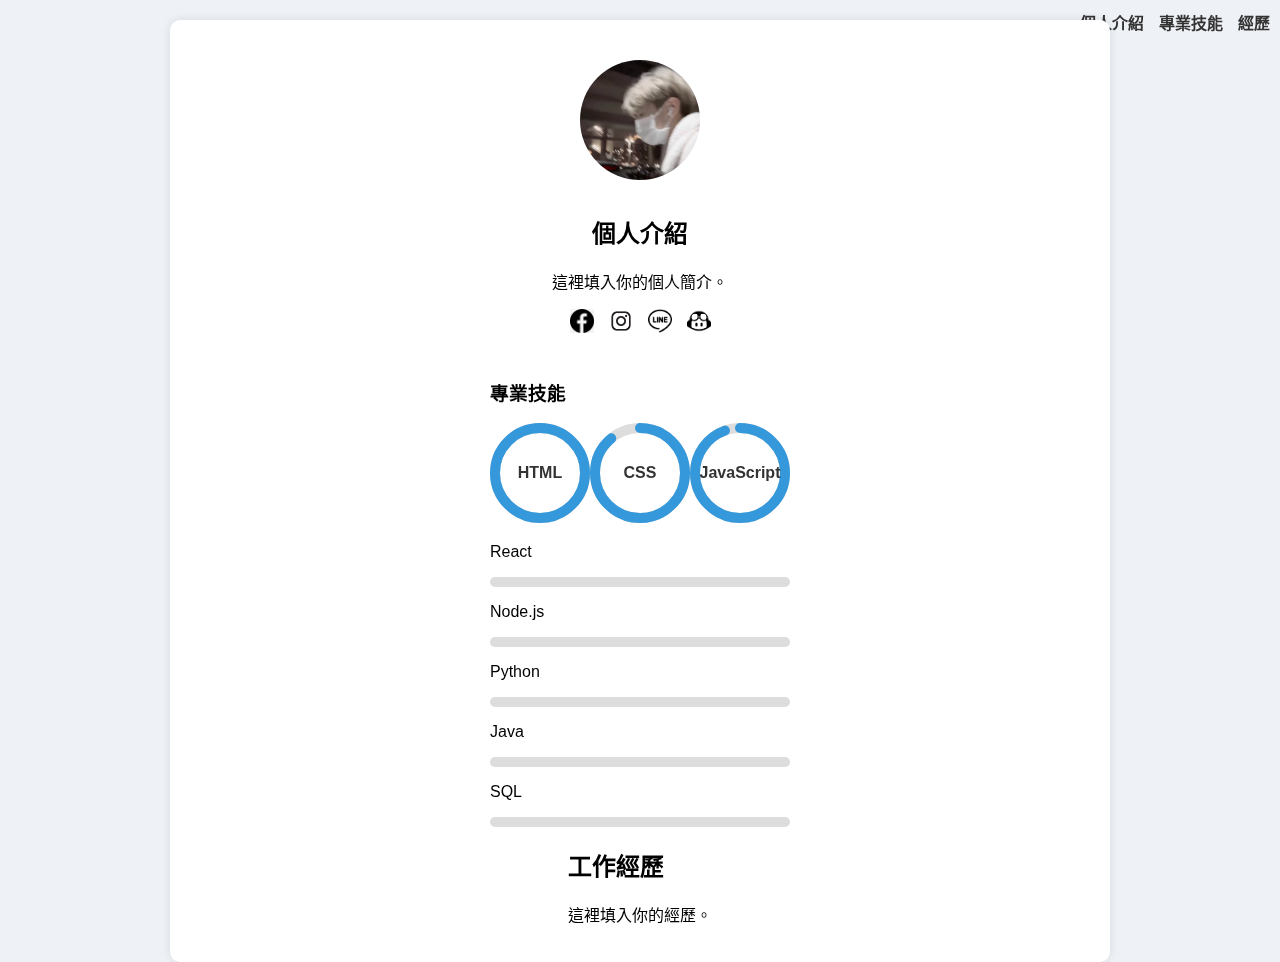
==== ex1.html @ ec79c829 "第一次排版" ====
<!DOCTYPE html>
<html lang="zh-TW">
<head>
    <meta charset="UTF-8">
    <meta name="viewport" content="width=device-width, initial-scale=1.0">
    <title>個人履歷</title>
    <style>
        body {
            font-family: Arial, sans-serif;
            margin: 0;
            padding: 0;
            background-color: #eef1f5;
            display: flex;
            justify-content: center;
        }
        .container {
            width: 90%;
            max-width: 900px;
            display: flex;
            flex-direction: column;
            align-items: center;
            padding: 20px;
            background: white;
            border-radius: 10px;
            box-shadow: 0 0 10px rgba(0, 0, 0, 0.1);
            margin-top: 20px;
            position: relative;
        }
        .navbar {
            position: fixed;
            top: 10px;
            right: 10px;
            display: flex;
            gap: 15px;
        }
        .navbar a {
            text-decoration: none;
            color: #333;
            font-weight: bold;
            transition: color 0.3s;
        }
        .navbar a:hover {
            color: #3498db;
        }
        .profile-section {
            position: relative;
            width: 100%;
            text-align: center;
            padding: 20px;
            background-size: cover;
            background-position: center;
            border-radius: 8px;
        }
        .profile-section .profile-bg {
            position: absolute;
            top: 0;
            left: 0;
            width: 100%;
            height: 100%;
            z-index: -1;
            opacity: 0.3;
            border-radius: 8px;
        }
        .profile-img {
            width: 120px;
            height: 120px;
            border-radius: 50%;
            margin-bottom: 10px;
        }
        .social-icons {
            display: flex;
            justify-content: center;
            gap: 15px;
            margin-top: 10px;
        }
        .social-icons a {
            font-size: 24px;
            text-decoration: none;
            color: #333;
            transition: transform 0.3s ease-in-out, color 0.3s ease-in-out;
        }
        .social-icons a:hover {
            transform: scale(1.2);
            color: #3498db;
        }
        .progress-container {
            display: flex;
            justify-content: space-around;
            flex-wrap: wrap;
        }
        .progress-circle {
            position: relative;
            width: 100px;
            height: 100px;
            transition: transform 0.3s ease-in-out;
        }
        .progress-circle:hover {
            transform: scale(1.1);
        }
        svg {
            transform: rotate(-90deg);
        }
        circle {
            fill: none;
            stroke-width: 10;
            stroke-linecap: round;
        }
        .background {
            stroke: #ddd;
        }
        .progress {
            stroke: #3498db;
            stroke-dasharray: 314;
            stroke-dashoffset: 314;
            transition: stroke-dashoffset 2s ease-in-out;
        }
        .progress-text {
            position: absolute;
            width: 100%;
            top: 50%;
            left: 50%;
            transform: translate(-50%, -50%);
            font-size: 16px;
            font-weight: bold;
            color: #333;
            text-align: center;
        }
        .progress-bar-container {
            width: 100%;
            margin-top: 20px;
        }
        .progress-bar {
            height: 10px;
            background: #ddd;
            border-radius: 5px;
            overflow: hidden;
            transition: transform 0.3s ease-in-out;
        }
        .progress-fill {
            height: 100%;
            width: 0;
            background: #3498db;
            transition: width 2s ease-in-out;
        }
        .progress-bar:hover {
            transform: scale(1.1);
        }
    </style>
</head>
<body>
    <div class="navbar">
        <a href="#profile">個人介紹</a>
        <a href="#skills">專業技能</a>
        <a href="#experience">經歷</a>
    </div>
    <div class="container">
        <div id="profile" class="profile-section" style="background-image: url('background.jpg');">
            <img src="/image/IMG_6662.jpg" alt="個人照片" class="profile-img">
            <h2>個人介紹</h2>
            <p>這裡填入你的個人簡介。</p>
            <div class="social-icons">
                <a href="https://facebook.com" target="_blank">
                  <img src="./image/facebook.png" alt="Facebook" style="width:24px; height:24px;">
                </a>
                <a href="https://www.instagram.com" target="_blank">
                  <img src="./image/instagram.jpg" alt="Instagram" style="width:24px; height:24px;">
                </a>
                <a href="https://www.line.me/tw/" target="_blank">
                  <img src="./image/line.png" alt="Line" style="width:24px; height:24px;">
                </a>
                <a href="https://github.com" target="_blank">
                  <img src="./image/github.png" alt="GitHub" style="width:24px; height:24px;">
                </a>
              </div>
              
        </div>

        <div id="skills" class="skills">
            <h3>專業技能</h3>

            <div class="progress-container">
                <div class="progress-circle" data-skill="HTML" data-percent="90">
                    <svg width="100" height="100">
                        <circle class="background" cx="50" cy="50" r="45" />
                        <circle class="progress" cx="50" cy="50" r="45" />
                    </svg>
                    <div class="progress-text">HTML</div>
                </div>
                <div class="progress-circle" data-skill="CSS" data-percent="80">
                    <svg width="100" height="100">
                        <circle class="background" cx="50" cy="50" r="45" />
                        <circle class="progress" cx="50" cy="50" r="45" />
                    </svg>
                    <div class="progress-text">CSS</div>
                </div>
                <div class="progress-circle" data-skill="JavaScript" data-percent="85">
                    <svg width="100" height="100">
                        <circle class="background" cx="50" cy="50" r="45" />
                        <circle class="progress" cx="50" cy="50" r="45" />
                    </svg>
                    <div class="progress-text">JavaScript</div>
                </div>
            </div>

            <div class="progress-bar-container">
                <p>React</p>
                <div class="progress-bar"><div class="progress-fill" data-percent="75"></div></div>
                <p>Node.js</p>
                <div class="progress-bar"><div class="progress-fill" data-percent="85"></div></div>
                <p>Python</p>
                <div class="progress-bar"><div class="progress-fill" data-percent="80"></div></div>
                <p>Java</p>
                <div class="progress-bar"><div class="progress-fill" data-percent="70"></div></div>
                <p>SQL</p>
                <div class="progress-bar"><div class="progress-fill" data-percent="90"></div></div>
            </div>
        </div>

        <div id="experience" class="experience">
            <h2>工作經歷</h2>
            <p>這裡填入你的經歷。</p>
        </div>
    </div>

    <script>
        document.addEventListener("DOMContentLoaded", function() {
            document.querySelectorAll(".progress-circle").forEach(circle => {
                let percent = circle.getAttribute("data-percent");
                let skill = circle.getAttribute("data-skill");
                let progress = circle.querySelector(".progress");
                let dashOffset = 314 - (314 * percent / 100);
                progress.style.strokeDashoffset = dashOffset;

                circle.addEventListener("mouseenter", () => {
                    circle.querySelector(".progress-text").textContent = percent + "%";
                });
                circle.addEventListener("mouseleave", () => {
                    circle.querySelector(".progress-text").textContent = skill;
                });
            });

            document.querySelectorAll(".progress-bar").forEach(bar => {
                let fill = bar.querySelector(".progress-fill");
                let percent = fill.getAttribute("data-percent");
                bar.addEventListener("mouseenter", () => {
                    fill.style.width = percent + "%";
                });
                bar.addEventListener("mouseleave", () => {
                    fill.style.width = "0%";
                });
            });
        });
    </script>
</body>
</html>
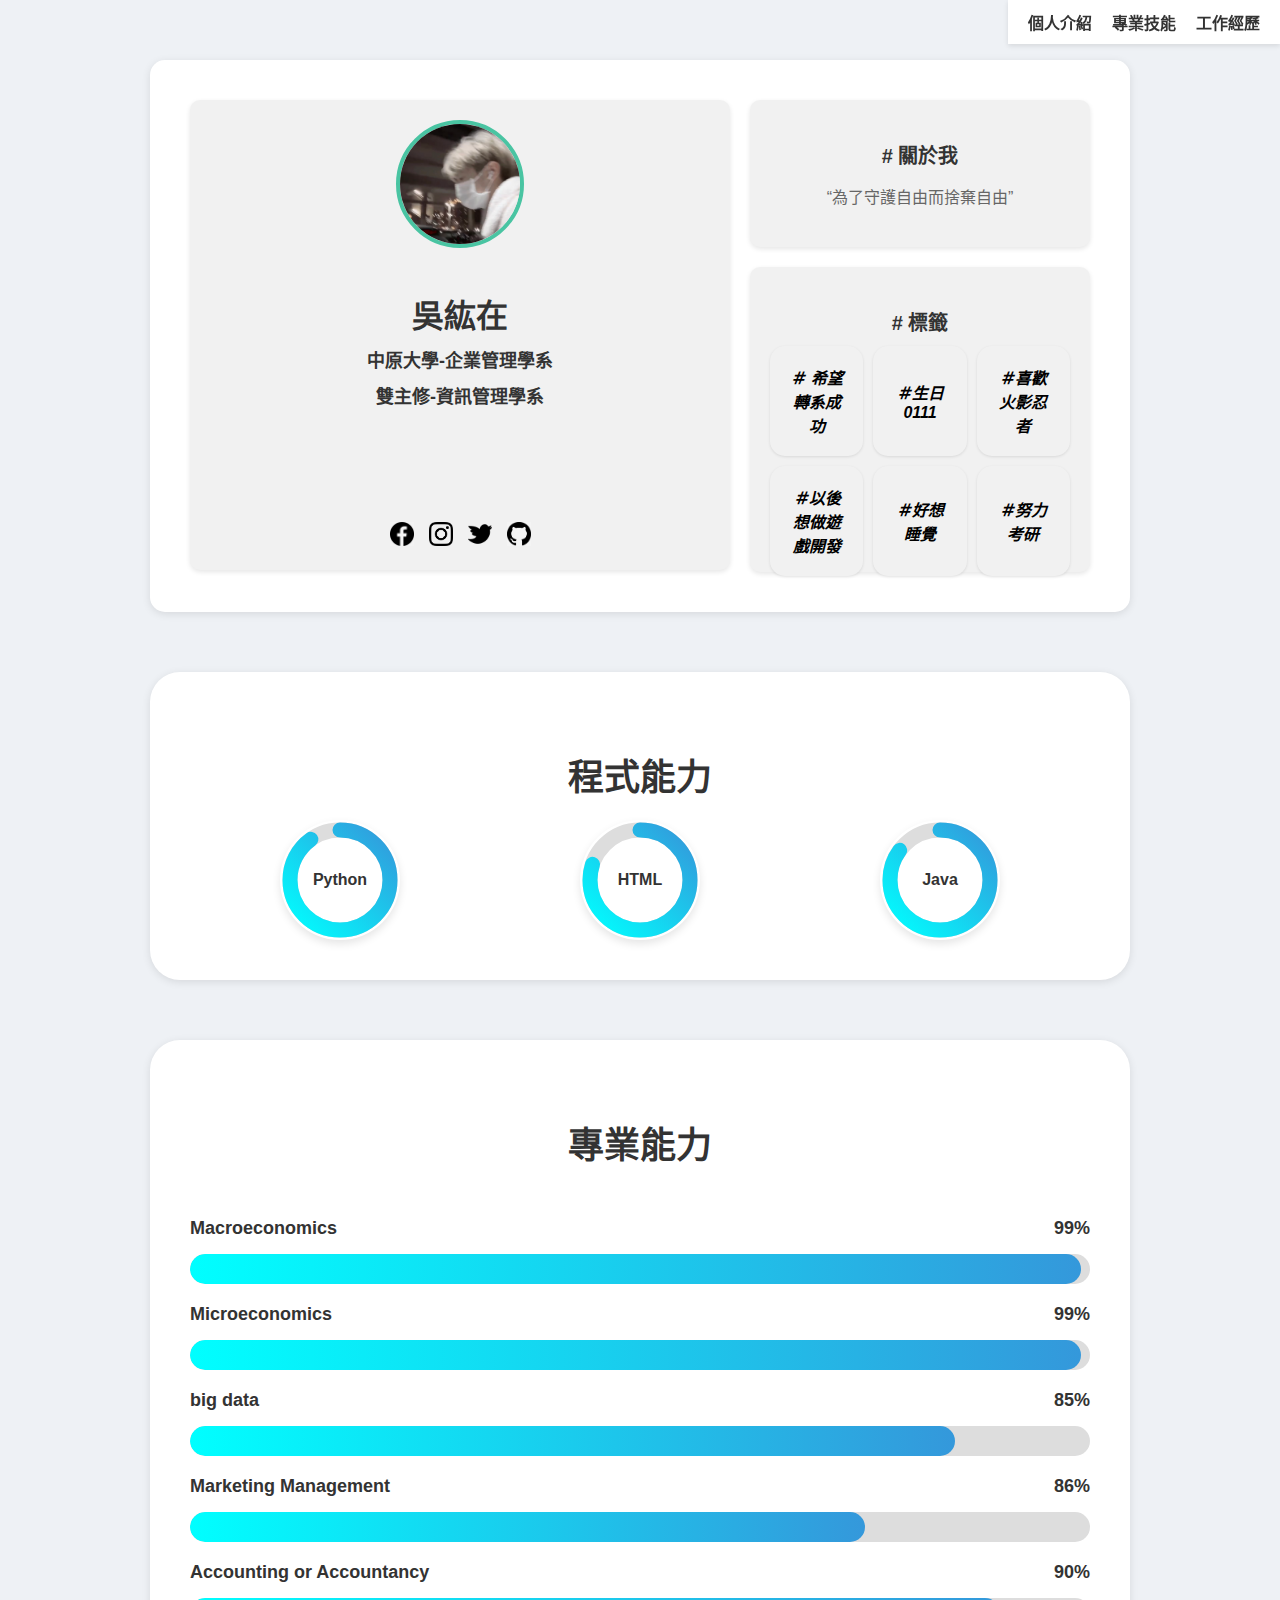
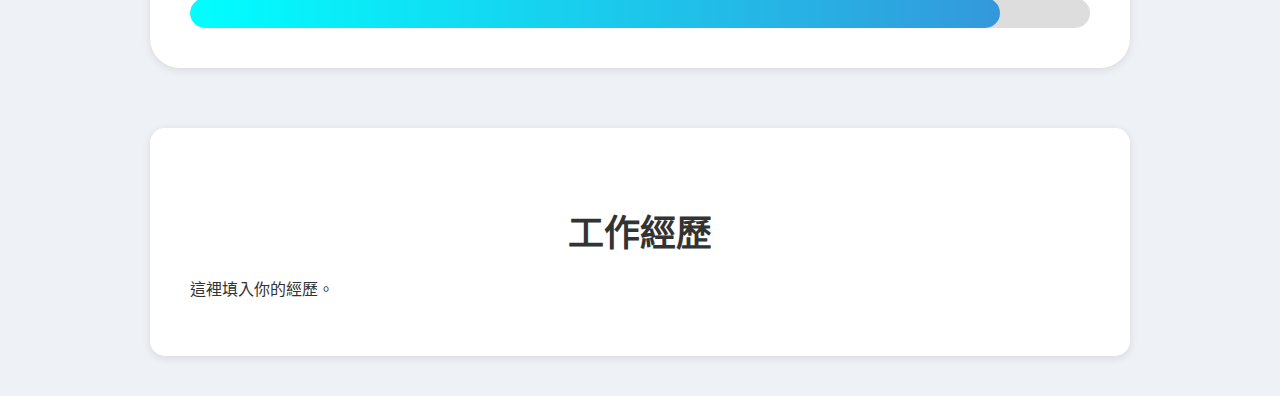
==== commit 5fd666fd: "剩經歷跟排版" ====
--- a/ex1.html
+++ b/ex1.html
@@ -1,255 +1,237 @@
 <!DOCTYPE html>
 <html lang="zh-TW">
-<head>
-    <meta charset="UTF-8">
-    <meta name="viewport" content="width=device-width, initial-scale=1.0">
+  <head>
+    <meta charset="UTF-8" />
+    <meta name="viewport" content="width=device-width, initial-scale=1.0" />
     <title>個人履歷</title>
-    <style>
-        body {
-            font-family: Arial, sans-serif;
-            margin: 0;
-            padding: 0;
-            background-color: #eef1f5;
-            display: flex;
-            justify-content: center;
-        }
-        .container {
-            width: 90%;
-            max-width: 900px;
-            display: flex;
-            flex-direction: column;
-            align-items: center;
-            padding: 20px;
-            background: white;
-            border-radius: 10px;
-            box-shadow: 0 0 10px rgba(0, 0, 0, 0.1);
-            margin-top: 20px;
-            position: relative;
-        }
-        .navbar {
-            position: fixed;
-            top: 10px;
-            right: 10px;
-            display: flex;
-            gap: 15px;
-        }
-        .navbar a {
-            text-decoration: none;
-            color: #333;
-            font-weight: bold;
-            transition: color 0.3s;
-        }
-        .navbar a:hover {
-            color: #3498db;
-        }
-        .profile-section {
-            position: relative;
-            width: 100%;
-            text-align: center;
-            padding: 20px;
-            background-size: cover;
-            background-position: center;
-            border-radius: 8px;
-        }
-        .profile-section .profile-bg {
-            position: absolute;
-            top: 0;
-            left: 0;
-            width: 100%;
-            height: 100%;
-            z-index: -1;
-            opacity: 0.3;
-            border-radius: 8px;
-        }
-        .profile-img {
-            width: 120px;
-            height: 120px;
-            border-radius: 50%;
-            margin-bottom: 10px;
-        }
-        .social-icons {
-            display: flex;
-            justify-content: center;
-            gap: 15px;
-            margin-top: 10px;
-        }
-        .social-icons a {
-            font-size: 24px;
-            text-decoration: none;
-            color: #333;
-            transition: transform 0.3s ease-in-out, color 0.3s ease-in-out;
-        }
-        .social-icons a:hover {
-            transform: scale(1.2);
-            color: #3498db;
-        }
-        .progress-container {
-            display: flex;
-            justify-content: space-around;
-            flex-wrap: wrap;
-        }
-        .progress-circle {
-            position: relative;
-            width: 100px;
-            height: 100px;
-            transition: transform 0.3s ease-in-out;
-        }
-        .progress-circle:hover {
-            transform: scale(1.1);
-        }
-        svg {
-            transform: rotate(-90deg);
-        }
-        circle {
-            fill: none;
-            stroke-width: 10;
-            stroke-linecap: round;
-        }
-        .background {
-            stroke: #ddd;
-        }
-        .progress {
-            stroke: #3498db;
-            stroke-dasharray: 314;
-            stroke-dashoffset: 314;
-            transition: stroke-dashoffset 2s ease-in-out;
-        }
-        .progress-text {
-            position: absolute;
-            width: 100%;
-            top: 50%;
-            left: 50%;
-            transform: translate(-50%, -50%);
-            font-size: 16px;
-            font-weight: bold;
-            color: #333;
-            text-align: center;
-        }
-        .progress-bar-container {
-            width: 100%;
-            margin-top: 20px;
-        }
-        .progress-bar {
-            height: 10px;
-            background: #ddd;
-            border-radius: 5px;
-            overflow: hidden;
-            transition: transform 0.3s ease-in-out;
-        }
-        .progress-fill {
-            height: 100%;
-            width: 0;
-            background: #3498db;
-            transition: width 2s ease-in-out;
-        }
-        .progress-bar:hover {
-            transform: scale(1.1);
-        }
-    </style>
-</head>
-<body>
+    <!-- 引入外部 CSS 檔案 -->
+    <link rel="stylesheet" href="style.css" />
+  </head>
+  <body>
     <div class="navbar">
-        <a href="#profile">個人介紹</a>
-        <a href="#skills">專業技能</a>
-        <a href="#experience">經歷</a>
+      <a href="#profile">個人介紹</a>
+      <a href="#skills">專業技能</a>
+      <a href="#experience">工作經歷</a>
     </div>
-    <div class="container">
-        <div id="profile" class="profile-section" style="background-image: url('background.jpg');">
-            <img src="/image/IMG_6662.jpg" alt="個人照片" class="profile-img">
-            <h2>個人介紹</h2>
-            <p>這裡填入你的個人簡介。</p>
-            <div class="social-icons">
-                <a href="https://facebook.com" target="_blank">
-                  <img src="./image/facebook.png" alt="Facebook" style="width:24px; height:24px;">
-                </a>
-                <a href="https://www.instagram.com" target="_blank">
-                  <img src="./image/instagram.jpg" alt="Instagram" style="width:24px; height:24px;">
-                </a>
-                <a href="https://www.line.me/tw/" target="_blank">
-                  <img src="./image/line.png" alt="Line" style="width:24px; height:24px;">
-                </a>
-                <a href="https://github.com" target="_blank">
-                  <img src="./image/github.png" alt="GitHub" style="width:24px; height:24px;">
-                </a>
+
+    <div id="profile" class="block profile-section">
+      <!-- 左側區塊：大頭照、名字、學歷、社交連結 -->
+      <div class="profile-left">
+          <img src="/image/IMG_6662.jpg" alt="個人照片" class="profile-img">
+          <div class="profile-text">
+              <h2>吳紘在</h2>
+              <div class="degree">中原大學-企業管理學系</div>
+              <div class="degree">雙主修-資訊管理學系</div>
+          </div>
+  
+          <div class="social-icons">
+              <a href="https://facebook.com" target="_blank">
+                <img src="./image/facebook.png" alt="Facebook" style="width:24px; height:24px;">
+              </a>
+              <a href="https://www.instagram.com" target="_blank">
+                <img src="./image/instagram.jpg" alt="Instagram" style="width:24px; height:24px;">
+              </a>
+              <a href="https://x.com" target="_blank">
+                <img src="/image/x.png" alt="X" style="width:24px; height:24px;">
+              </a>
+              <a href="https://github.com" target="_blank">
+                <img src="./image/github.png" alt="GitHub" style="width:24px; height:24px;">
+              </a>
+          </div>
+      </div>
+  
+      <!-- 右側區塊：Quote 和 標籤 -->
+      <div class="profile-right">
+          <!-- # Quote -->
+          <div class="quote">
+              <div class="profile-text">
+                <h3># 關於我</h3>
               </div>
-              
+              <p >“為了守護自由而捨棄自由”</p>
+          </div>
+  
+          <!-- # label -->
+          <div class="label">
+            <h3># 標籤</h3>
+            <!-- 小卡片容器 -->
+            <div class="small-cards">
+              <div class="small-card"><p>＃ 希望轉系成功</p></div>
+              <div class="small-card"><p>＃生日0111</p></div>
+              <div class="small-card"><p>＃喜歡火影忍者</p></div>
+              <div class="small-card"><p>＃以後想做遊戲開發</p></div>
+              <div class="small-card"><p>＃好想睡覺</p></div>
+              <div class="small-card"><p>＃努力考研</p></div>
+            </div>
+          </div>
+      </div>
+  </div>
+  
+
+      <div id="skills" class="block skills">
+        <h3>程式能力</h3>
+        <div class="progress-container">
+          <div class="progress-circle" data-skill="HTML" data-percent="90">
+            <svg width="120" height="120">
+              <defs>
+                <linearGradient
+                  id="gradient"
+                  x1="0%"
+                  y1="0%"
+                  x2="100%"
+                  y2="100%"
+                >
+                  <stop offset="0%" style="stop-color: #00FFFF" />
+                  <stop offset="100%" style="stop-color: #3498db" />
+                </linearGradient>
+              </defs>
+              <circle class="background" cx="60" cy="60" r="50" />
+              <circle class="progress" cx="60" cy="60" r="50" />
+            </svg>
+            <div class="progress-text">Python</div>
+          </div>
+          <div class="progress-circle" data-skill="CSS" data-percent="80">
+            <svg width="120" height="120">
+              <defs>
+                <linearGradient
+                  id="gradient"
+                  x1="0%"
+                  y1="0%"
+                  x2="100%"
+                  y2="100%"
+                >
+                  <stop offset="0%" style="stop-color: #00FFFF" />
+                  <stop offset="100%" style="stop-color: #3498db" />
+                </linearGradient>
+              </defs>
+              <circle class="background" cx="60" cy="60" r="50" />
+              <circle class="progress" cx="60" cy="60" r="50" />
+            </svg>
+            <div class="progress-text">HTML</div>
+          </div>
+          <div
+            class="progress-circle"
+            data-skill="JavaScript"
+            data-percent="85"
+          >
+            <svg width="120" height="120">
+              <defs>
+                <linearGradient
+                  id="gradient"
+                  x1="0%"
+                  y1="0%"
+                  x2="100%"
+                  y2="100%"
+                >
+                  <stop offset="0%" style="stop-color: #00FFFF" />
+                  <stop offset="100%" style="stop-color: #3498db" />
+                </linearGradient>
+              </defs>
+              <circle class="background" cx="60" cy="60" r="50" />
+              <circle class="progress" cx="60" cy="60" r="50" />
+            </svg>
+            <div class="progress-text">Java</div>
+          </div>
         </div>
-
-        <div id="skills" class="skills">
-            <h3>專業技能</h3>
-
-            <div class="progress-container">
-                <div class="progress-circle" data-skill="HTML" data-percent="90">
-                    <svg width="100" height="100">
-                        <circle class="background" cx="50" cy="50" r="45" />
-                        <circle class="progress" cx="50" cy="50" r="45" />
-                    </svg>
-                    <div class="progress-text">HTML</div>
-                </div>
-                <div class="progress-circle" data-skill="CSS" data-percent="80">
-                    <svg width="100" height="100">
-                        <circle class="background" cx="50" cy="50" r="45" />
-                        <circle class="progress" cx="50" cy="50" r="45" />
-                    </svg>
-                    <div class="progress-text">CSS</div>
-                </div>
-                <div class="progress-circle" data-skill="JavaScript" data-percent="85">
-                    <svg width="100" height="100">
-                        <circle class="background" cx="50" cy="50" r="45" />
-                        <circle class="progress" cx="50" cy="50" r="45" />
-                    </svg>
-                    <div class="progress-text">JavaScript</div>
-                </div>
-            </div>
-
-            <div class="progress-bar-container">
-                <p>React</p>
-                <div class="progress-bar"><div class="progress-fill" data-percent="75"></div></div>
-                <p>Node.js</p>
-                <div class="progress-bar"><div class="progress-fill" data-percent="85"></div></div>
-                <p>Python</p>
-                <div class="progress-bar"><div class="progress-fill" data-percent="80"></div></div>
-                <p>Java</p>
-                <div class="progress-bar"><div class="progress-fill" data-percent="70"></div></div>
-                <p>SQL</p>
-                <div class="progress-bar"><div class="progress-fill" data-percent="90"></div></div>
-            </div>
+      </div>
+
+      <div class="block skills">
+        <h3>專業能力</h3>
+        <div class="progress-bar-container">
+          <div class="progress-label">
+            <span>Macroeconomics</span><span class="bar-percent">99%</span>
+          </div>
+          <div class="progress-bar">
+            <div class="progress-fill" data-percent="99"></div>
+          </div>
+
+          <div class="progress-label">
+            <span>Microeconomics</span><span class="bar-percent">99%</span>
+          </div>
+          <div class="progress-bar">
+            <div class="progress-fill" data-percent="99"></div>
+          </div>
+
+          <div class="progress-label">
+            <span>big data</span><span class="bar-percent">85%</span>
+          </div>
+          <div class="progress-bar">
+            <div class="progress-fill" data-percent="85"></div>
+          </div>
+
+          <div class="progress-label">
+            <span>Marketing Management</span><span class="bar-percent">86%</span>
+          </div>
+          <div class="progress-bar">
+            <div class="progress-fill" data-percent="75"></div>
+          </div>
+
+          <div class="progress-label">
+            <span>Accounting or Accountancy</span><span class="bar-percent">90%</span>
+          </div>
+          <div class="progress-bar">
+            <div class="progress-fill" data-percent="90"></div>
+          </div>
         </div>
-
-        <div id="experience" class="experience">
-            <h2>工作經歷</h2>
-            <p>這裡填入你的經歷。</p>
-        </div>
+      </div>
+
+      <div id="experience" class="block experience">
+        <h3>工作經歷</h3>
+        <p>這裡填入你的經歷。</p>
+      </div>
     </div>
 
     <script>
-        document.addEventListener("DOMContentLoaded", function() {
-            document.querySelectorAll(".progress-circle").forEach(circle => {
-                let percent = circle.getAttribute("data-percent");
-                let skill = circle.getAttribute("data-skill");
-                let progress = circle.querySelector(".progress");
-                let dashOffset = 314 - (314 * percent / 100);
-                progress.style.strokeDashoffset = dashOffset;
-
-                circle.addEventListener("mouseenter", () => {
-                    circle.querySelector(".progress-text").textContent = percent + "%";
-                });
-                circle.addEventListener("mouseleave", () => {
-                    circle.querySelector(".progress-text").textContent = skill;
-                });
-            });
-
-            document.querySelectorAll(".progress-bar").forEach(bar => {
-                let fill = bar.querySelector(".progress-fill");
-                let percent = fill.getAttribute("data-percent");
-                bar.addEventListener("mouseenter", () => {
-                    fill.style.width = percent + "%";
-                });
-                bar.addEventListener("mouseleave", () => {
-                    fill.style.width = "0%";
-                });
-            });
+      document.addEventListener("DOMContentLoaded", function () {
+        // 進度圓動畫 (程式能力區塊)
+        document.querySelectorAll(".progress-circle").forEach((circle) => {
+          const percent = parseInt(circle.dataset.percent);
+          const progress = circle.querySelector(".progress");
+          const text = circle.querySelector(".progress-text");
+          const skill = text.textContent;
+          const dashArray = 314;
+
+          // 定義動畫函式
+          const animateCircle = () => {
+          // 先取消過渡效果並重置
+          progress.style.transition = "none";
+          progress.style.strokeDashoffset = dashArray;
+          // 強制重繪 (取得邊界盒)
+          progress.getBoundingClientRect();
+          // 再設定過渡效果並啟動動畫
+          progress.style.transition = "stroke-dashoffset 2s ease-in-out";
+          progress.style.strokeDashoffset = dashArray - (dashArray * percent) / 100;
+        };
+
+          // 初次執行動畫
+          setTimeout(animateCircle, 300);
+
+          // 當滑鼠進入時，重新執行動畫並切換數字
+          circle.addEventListener("mouseenter", () => {
+            text.textContent = percent + "%";
+            animateCircle();
+          });
+
+          // 當滑鼠離開時，恢復原始技能名稱
+          circle.addEventListener("mouseleave", () => {
+            text.textContent = skill;
+          });
+          });
+
+        document.querySelectorAll(".progress-fill").forEach((fill) => {
+          const percent = fill.dataset.percent;
+
+          const animateFill = () => {
+            fill.style.transition = "none";
+            fill.style.width = "0%";
+            void fill.offsetWidth;
+            fill.style.transition = "width 2s ease-in-out";
+            fill.style.width = percent + "%";
+          };
+
+          setTimeout(animateFill, 300);
+          fill.parentElement.addEventListener("mouseenter", animateFill);
         });
+      });
     </script>
-</body>
-</html>+  </body>
+</html>
--- a/style.css
+++ b/style.css
@@ -0,0 +1,319 @@
+body {
+  font-family: Arial, sans-serif;
+  margin: 0;
+  padding: 0;
+  background-color: #eef1f5;
+}
+p{
+  color: #333;
+}
+h3 {
+  text-align: center; /* 置中顯示 */
+  font-size: 36px; /* 放大文字 */
+  font-weight: bold;
+  color: #333; /* 文字顏色 */
+  margin-bottom: 20px; /* 增加下方間距 */
+  transition: transform 0.3s ease, color 0.3s ease; /* 加入過渡效果 */
+}
+
+/* 滑鼠懸停效果 */
+h3:hover {
+  transform: scale(1.2); /* 放大文字 */
+  color: #3498db; /* 改變文字顏色 */
+}
+
+.navbar {
+  position: fixed;
+  top: 0;
+  right: 0;
+  background: white;
+  box-shadow: 0 2px 5px rgba(0, 0, 0, 0.1);
+  z-index: 10;
+  display: flex;
+  gap: 20px;
+  padding: 10px 20px;
+}
+.navbar a {
+  text-decoration: none;
+  color: #333;
+  font-weight: bold;
+}
+.container {
+  width: 90%;
+  max-width: 1000px;
+  margin: 80px auto 40px;
+}
+.block {
+  background: white;
+  padding: 30px;
+  margin-top: 30px;
+  border-radius: 12px;
+  box-shadow: 0 2px 8px rgba(0, 0, 0, 0.1);
+}
+.profile-section {
+  display: flex;
+  justify-content: space-between; /* 使左右區塊分開 */
+  align-items: flex-start; /* 垂直對齊 */
+  color: white;
+  position: relative;
+  padding: 40px;
+  border-radius: 15px;
+  max-width: 900px;
+  margin: 60px auto 40px;
+}
+/* 左側：大頭照 + 名字 + 學歷 + 社群連結 */
+.profile-left {
+  display: flex;
+  flex-direction: column;
+  align-items: center; /* 水平置中左側內容 */
+  text-align: center;
+  gap: 15px;           /* 元素間距 */
+  width: 500px;         /* 統一寬度，兩卡片左右對齊 */
+  height: 430px;
+  background-color: #f1f1f1; 
+  border-radius: 10px;
+  padding: 20px;
+  box-shadow: 0 2px 5px rgba(0,0,0,0.1);
+}
+.profile-img {
+  width: 120px; /* 圓形圖片大小 */
+  height: 120px;
+  border-radius: 50%;
+  border: 4px solid #49C4A2; /* 圓形邊框顏色 */
+}
+.profile-text {
+  flex: 1;
+  text-align: left; /* 文字對齊左邊 */
+}
+
+.profile-text h2, .profile-text p .profile-text h3{
+  color: #333; /* 設置文字為黑色 */
+  transition: transform 0.3s ease, color 0.3s ease; /* 加入過渡效果 */
+}
+
+/* 滑鼠懸停時的動畫效果 */
+.profile-text h2:hover, .profile-text p:hover .profile-text.degree:hover{
+  transform: scale(1.05); /* 放大文字 */
+  color: #3498db; /* 改變文字顏色 */
+}
+
+.profile-text h2 {
+  font-size: 32px; /* 調整字型大小 */
+  margin-bottom: 10px;
+  text-align: center;
+}
+
+.profile-text p {
+  font-size: 16px;
+  line-height: 1.6;
+  margin-top: 10px;
+  font-style: italic;
+}
+
+.profile-text .degree {
+  font-size: 18px;
+  font-weight: bold;
+  margin-top: 10px;
+  color: #333; 
+  text-align: center;
+}
+.social-icons {
+  display: flex;
+  gap: 15px;
+  margin-top: 20px;
+}
+.social-icons img {
+  width: 30px;
+  height: 30px;
+  transition: transform 0.3s;
+}
+.social-icons a:hover img {
+  transform: scale(1.2);
+}
+/* 右側：包含 #關於我（quote）與 #標籤（label） */
+.profile-right {
+  display: flex;
+  flex-direction: column; 
+  align-items: center; /* 使右邊兩個卡片在水平上對齊 */
+  gap: 20px;           /* 兩張卡片之間的距離 */
+}
+/* 右側的卡片統一寬度與樣式，讓它們對齊 */
+.profile-right .quote {
+  width: 300px;         /* 統一寬度，兩卡片左右對齊 */
+  background-color: #f1f1f1; 
+  border-radius: 10px;
+  padding: 20px;
+  color: #333;          /* 文字顏色 */
+  box-shadow: 0 2px 5px rgba(0,0,0,0.1);
+}
+.profile-right .label{
+  width: 300px;         /* 統一寬度，兩卡片左右對齊 */
+  height: 265px;
+  background-color: #f1f1f1; 
+  border-radius: 10px;
+  padding: 20px;
+  color: #333;          /* 文字顏色 */
+  box-shadow: 0 2px 5px rgba(0,0,0,0.1);
+}
+.profile-right .quote h3,
+.profile-right .label h3 {
+  margin-bottom: 10px;
+  font-weight: bold;
+  font-size: 20px;
+  color: #333;
+}
+/* 右側卡片內文樣式 */
+.profile-right .quote p{
+  text-align: center;
+  font-size: 16px;
+  line-height: 1.6;
+  color: #666;  /* 內文可略淡一些，與標題區分 */
+}
+/* 新增：小卡片容器，內含多個小卡片 */
+.small-cards {
+  display: grid;
+  grid-template-columns: repeat(3, 1fr);
+  gap: 10px;
+  justify-items: center;
+}
+
+/* 新增：每個小卡片的樣式 */
+.small-card {
+  background-color: #f1f1f1; 
+  border-radius: 15px;
+  padding: 3px 20px;
+  font-size: 16px;
+  display: flex;             /* 使用 flex 進行置中 */
+  align-items: center;       /* 垂直置中 */
+  justify-content: center;   /* 水平置中 */
+  box-shadow: 0 1px 3px rgba(0, 0, 0, 0.1);
+  transition: transform 0.3s ease;
+}
+/* 加上更高的優先權，覆蓋全局 p 樣式 */
+.small-card p {
+  color: black !important;
+  text-align: center;
+  font-weight: bolder;
+  font-style: italic;
+}
+.small-card:hover {
+  transform: scale(1.1);  /* 滑鼠懸停時放大 */
+}
+
+.skills{
+  justify-content: space-between; /* 使左右區塊分開 */
+  align-items: flex-start; /* 垂直對齊 */
+  color: white;
+  position: relative;
+  padding: 40px;
+  border-radius: 30px;
+  max-width: 900px;
+  margin: 60px auto 40px;
+}
+.section {
+  background: white;
+  padding: 20px;
+  margin-top: 20px;
+  border-radius: 10px;
+}
+.progress-container {
+  display: flex;
+  justify-content: space-around;
+  flex-wrap: wrap;
+  margin-top: 20px;
+}
+.progress-circle {
+  position: relative;
+  width: 120px;
+  height: 120px;
+  border-radius: 50%;
+  box-shadow: 0 4px 8px rgba(0, 0, 0, 0.1);
+  transition: transform 0.3s ease-in-out;
+  overflow: hidden;
+}
+.progress-circle:hover {
+  transform: scale(1.1);
+}
+svg {
+  transform: rotate(-90deg);
+}
+circle {
+  fill: none;
+  stroke-width: 15; /* Adjusted to make the progress bar thicker */
+  stroke-linecap: round;
+}
+.background {
+  stroke: #ddd;
+}
+.progress {
+  stroke: url(#gradient);
+  stroke-dasharray: 314;
+  stroke-dashoffset: 314;
+  transition: stroke-dashoffset 2s ease-in-out;
+}
+.progress-text {
+  position: absolute;
+  top: 50%;
+  left: 50%;
+  transform: translate(-50%, -50%);
+  font-weight: bold;
+  font-size: 16px;
+  color: #333;
+  text-align: center;
+}
+.progress-bar:hover {
+  transform: scale(1.05);
+}
+.progress-bar-container {
+  margin-top: 30px;
+}
+.progress-label {
+  display: flex;
+  justify-content: space-between;
+  margin-bottom: 15px; /* 增大間距 */
+  font-size: 18px; /* 調整文字大小 */
+  
+
+}
+/* Optimized Progress Bar */
+.progress-bar {
+  height: 30px; /* 增加進度條高度 */
+  width: 100%; /* 填滿容器 */
+  background: #ddd;
+  border-radius: 15px; /* 增加圓角 */
+  overflow: hidden;
+  position: relative;
+  transition: transform 0.3s ease-in-out;
+}
+.progress-fill {
+  height: 100%;
+  width: 0;
+  background: linear-gradient(90deg, #00FFFF, #3498db);
+  border-radius: 15px;
+  transition: width 2s ease-in-out;
+}
+.progress-bar-container .progress-label span {
+  font-weight: bold;
+  color: #333;
+  margin-top: 20px;
+}
+.progress-fill::after {
+  content: "";
+  position: absolute;
+  top: 50%;
+  left: 50%;
+  transform: translate(-50%, -50%);
+  font-size: 14px;
+  font-weight: bold;
+  color: #fff;
+}
+.experience{
+  justify-content: space-between; /* 使左右區塊分開 */
+  align-items: flex-start; /* 垂直對齊 */
+  color: white;
+  position: relative;
+  padding: 40px;
+  border-radius: 15px;
+  max-width: 900px;
+  margin: 60px auto 40px;
+}
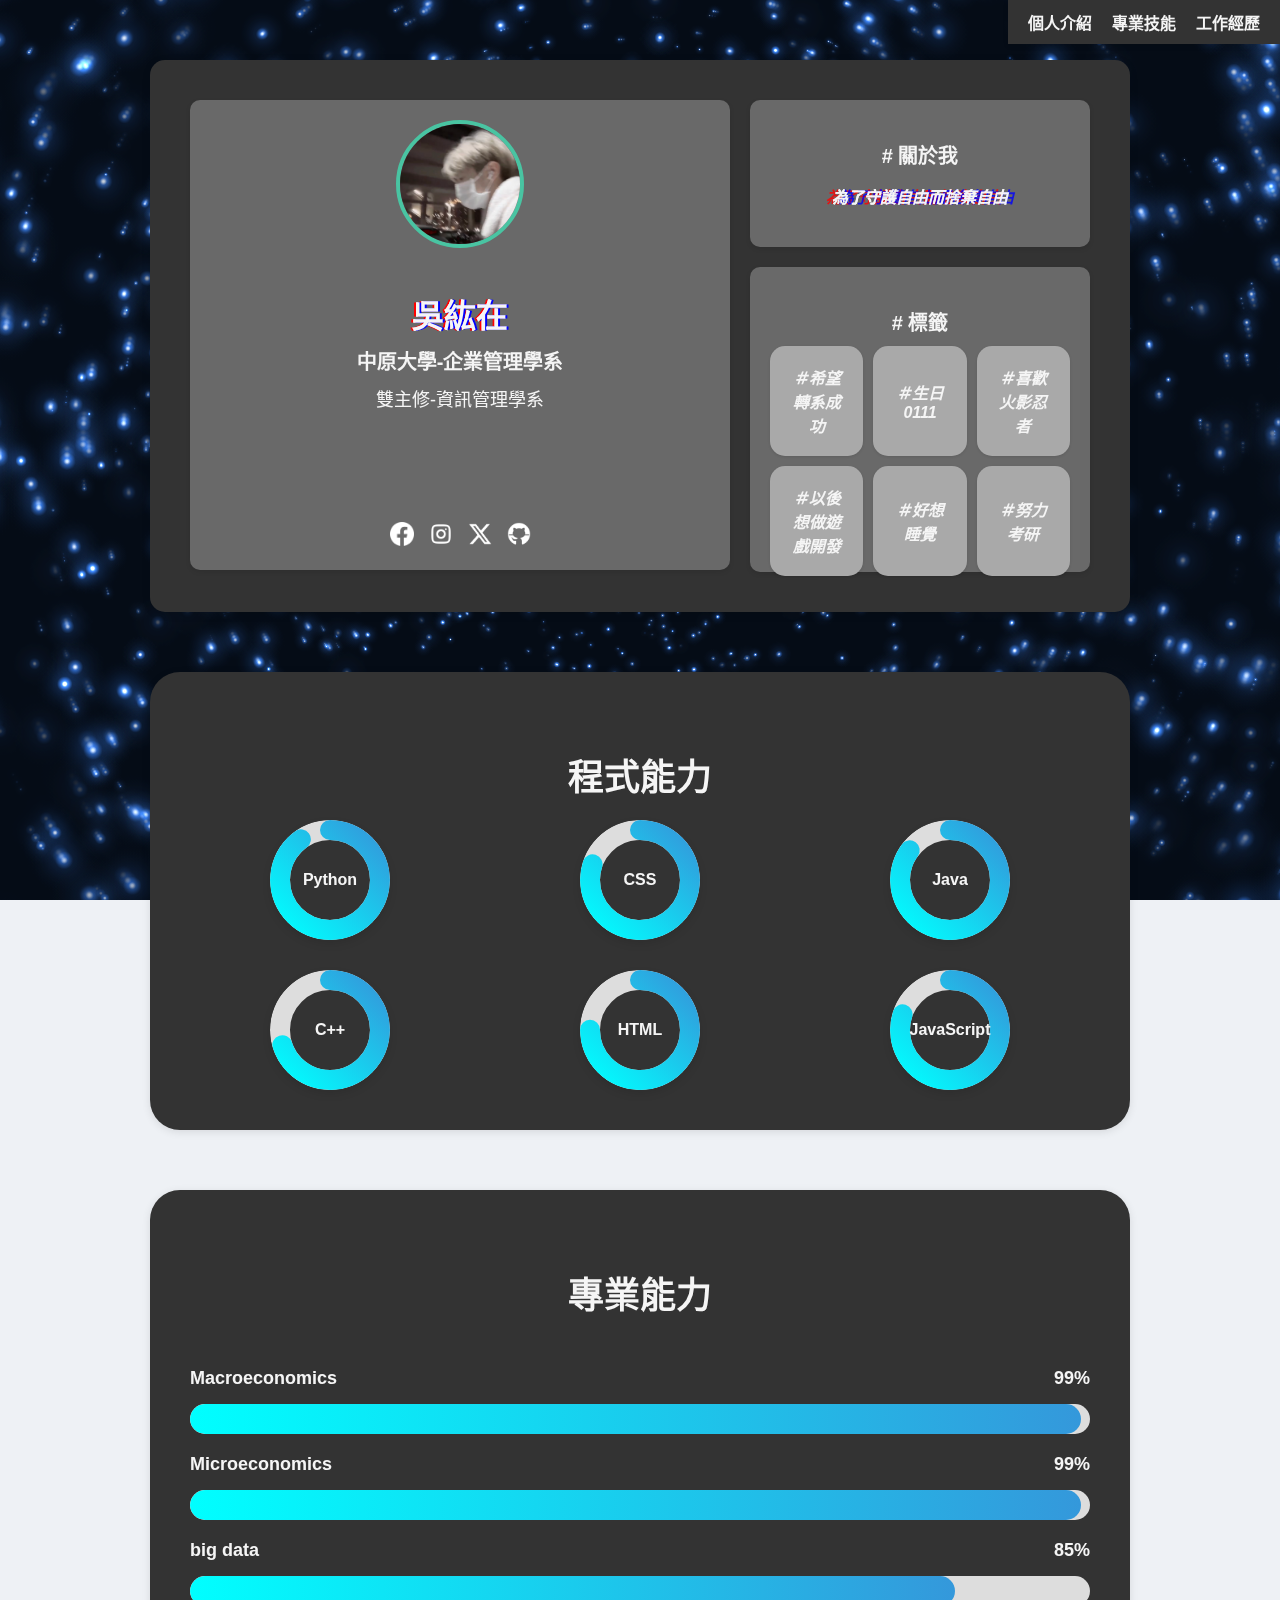
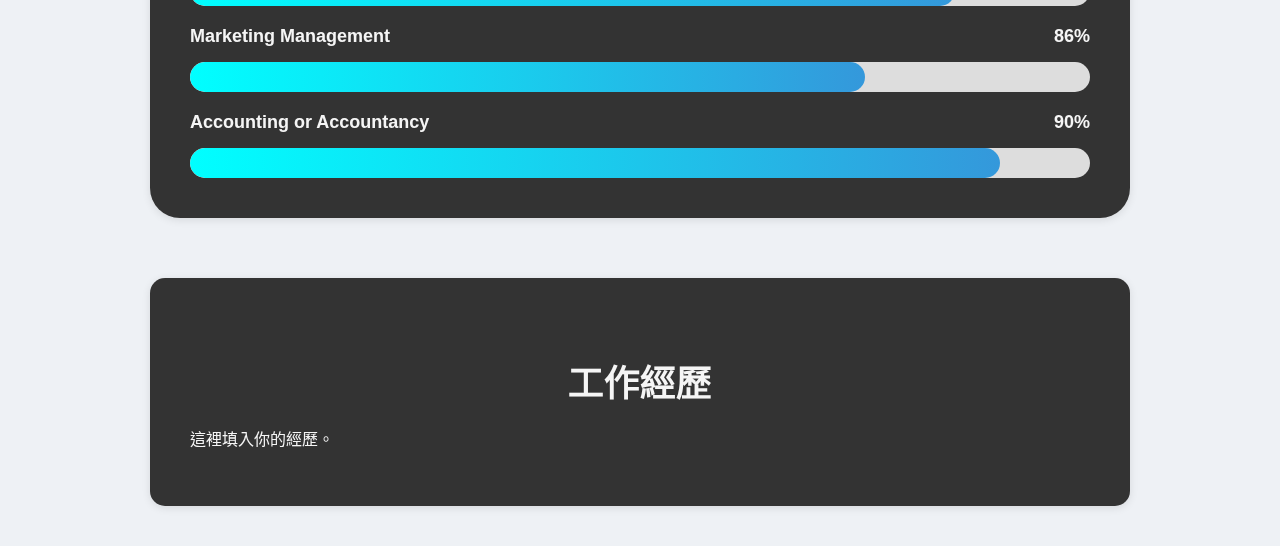
==== commit 3b58786c: "tired" ====
--- a/ex1.html
+++ b/ex1.html
@@ -3,7 +3,7 @@
   <head>
     <meta charset="UTF-8" />
     <meta name="viewport" content="width=device-width, initial-scale=1.0" />
-    <title>個人履歷</title>
+    <title>Resume</title>
     <!-- 引入外部 CSS 檔案 -->
     <link rel="stylesheet" href="style.css" />
   </head>
@@ -17,24 +17,24 @@
     <div id="profile" class="block profile-section">
       <!-- 左側區塊：大頭照、名字、學歷、社交連結 -->
       <div class="profile-left">
-          <img src="/image/IMG_6662.jpg" alt="個人照片" class="profile-img">
+          <img src="./image/IMG_6662.jpg" alt="個人照片" class="profile-img">
           <div class="profile-text">
-              <h2>吳紘在</h2>
-              <div class="degree">中原大學-企業管理學系</div>
-              <div class="degree">雙主修-資訊管理學系</div>
+            <h2 class="glitch" data-text="吳紘在">吳紘在</h2>
+            <div class="degree" data-text="中原大學-企業管理學系">中原大學-企業管理學系</div>
+            <div class="DualDegree" data-text="雙主修-資訊管理學系">雙主修-資訊管理學系</div>            
           </div>
   
           <div class="social-icons">
-              <a href="https://facebook.com" target="_blank">
+              <a href="https://www.facebook.com/z1nnz/" target="_blank">
                 <img src="./image/facebook.png" alt="Facebook" style="width:24px; height:24px;">
               </a>
-              <a href="https://www.instagram.com" target="_blank">
-                <img src="./image/instagram.jpg" alt="Instagram" style="width:24px; height:24px;">
+              <a href="https://www.instagram.com/z1nnz_/" target="_blank">
+                <img src="./image/instagram.png" alt="Instagram" style="width:24px; height:24px;">
               </a>
-              <a href="https://x.com" target="_blank">
-                <img src="/image/x.png" alt="X" style="width:24px; height:24px;">
+              <a href="https://x.com/realdonaldtrump?lang=zh-Hant" target="_blank">
+                <img src="./image/x.png" alt="X" style="width:24px; height:24px;">
               </a>
-              <a href="https://github.com" target="_blank">
+              <a href="https://github.com/z1nnz" target="_blank">
                 <img src="./image/github.png" alt="GitHub" style="width:24px; height:24px;">
               </a>
           </div>
@@ -42,35 +42,35 @@
   
       <!-- 右側區塊：Quote 和 標籤 -->
       <div class="profile-right">
-          <!-- # Quote -->
-          <div class="quote">
-              <div class="profile-text">
-                <h3># 關於我</h3>
-              </div>
-              <p >“為了守護自由而捨棄自由”</p>
-          </div>
+        <!-- # Quote -->
+        <div class="quote">
+        <div class="profile-text">
+          <h3># 關於我</h3>
+        </div>
+          <p data-text="為了守護自由而捨棄自由">為了守護自由而捨棄自由</p>
+        </div>
   
-          <!-- # label -->
-          <div class="label">
-            <h3># 標籤</h3>
+        <!-- # label -->
+        <div class="label">
+          <h3># 標籤</h3>
             <!-- 小卡片容器 -->
             <div class="small-cards">
-              <div class="small-card"><p>＃ 希望轉系成功</p></div>
-              <div class="small-card"><p>＃生日0111</p></div>
-              <div class="small-card"><p>＃喜歡火影忍者</p></div>
-              <div class="small-card"><p>＃以後想做遊戲開發</p></div>
-              <div class="small-card"><p>＃好想睡覺</p></div>
-              <div class="small-card"><p>＃努力考研</p></div>
+            <div class="small-card"><p>＃希望轉系成功</p></div>
+            <div class="small-card"><p>＃生日0111</p></div>
+            <div class="small-card"><p>＃喜歡火影忍者</p></div>
+            <div class="small-card"><p>＃以後想做遊戲開發</p></div>
+            <div class="small-card"><p>＃好想睡覺</p></div>
+            <div class="small-card"><p>＃努力考研</p></div>
             </div>
-          </div>
-      </div>
-  </div>
+        </div>
+      </div>
+    </div>
   
 
-      <div id="skills" class="block skills">
-        <h3>程式能力</h3>
+    <div id="skills" class="block skills">
+      <h3>程式能力</h3>
         <div class="progress-container">
-          <div class="progress-circle" data-skill="HTML" data-percent="90">
+          <div class="progress-circle" data-skill="Python" data-percent="90">
             <svg width="120" height="120">
               <defs>
                 <linearGradient
@@ -106,11 +106,11 @@
               <circle class="background" cx="60" cy="60" r="50" />
               <circle class="progress" cx="60" cy="60" r="50" />
             </svg>
-            <div class="progress-text">HTML</div>
+            <div class="progress-text">CSS</div>
           </div>
           <div
             class="progress-circle"
-            data-skill="JavaScript"
+            data-skill="Java"
             data-percent="85"
           >
             <svg width="120" height="120">
@@ -131,22 +131,62 @@
             </svg>
             <div class="progress-text">Java</div>
           </div>
-        </div>
-      </div>
-
-      <div class="block skills">
-        <h3>專業能力</h3>
-        <div class="progress-bar-container">
-          <div class="progress-label">
-            <span>Macroeconomics</span><span class="bar-percent">99%</span>
-          </div>
-          <div class="progress-bar">
-            <div class="progress-fill" data-percent="99"></div>
-          </div>
-
-          <div class="progress-label">
-            <span>Microeconomics</span><span class="bar-percent">99%</span>
-          </div>
+           <!-- 新增的三個進度圈（下一排） -->
+          <div class="progress-circle" data-skill="C++" data-percent="70">
+            <svg width="120" height="120">
+              <defs>
+                <linearGradient id="gradient" x1="0%" y1="0%" x2="100%" y2="100%">
+                  <stop offset="0%" style="stop-color: #00FFFF" />
+                  <stop offset="100%" style="stop-color: #3498db" />
+                </linearGradient>
+              </defs>
+              <circle class="background" cx="60" cy="60" r="50" />
+              <circle class="progress" cx="60" cy="60" r="50" />
+            </svg>
+            <div class="progress-text">C++</div>
+          </div>
+          <div class="progress-circle" data-skill="HTML" data-percent="75">
+            <svg width="120" height="120">
+              <defs>
+                <linearGradient id="gradient" x1="0%" y1="0%" x2="100%" y2="100%">
+                  <stop offset="0%" style="stop-color: #00FFFF" />
+                  <stop offset="100%" style="stop-color: #3498db" />
+                </linearGradient>
+              </defs>
+              <circle class="background" cx="60" cy="60" r="50" />
+              <circle class="progress" cx="60" cy="60" r="50" />
+            </svg>
+            <div class="progress-text">HTML</div>
+          </div>
+          <div class="progress-circle" data-skill="JavaScript" data-percent="80">
+            <svg width="120" height="120">
+              <defs>
+                <linearGradient id="gradient" x1="0%" y1="0%" x2="100%" y2="100%">
+                  <stop offset="0%" style="stop-color: #00FFFF" />
+                  <stop offset="100%" style="stop-color: #3498db" />
+                </linearGradient>
+              </defs>
+              <circle class="background" cx="60" cy="60" r="50" />
+              <circle class="progress" cx="60" cy="60" r="50" />
+            </svg>
+            <div class="progress-text">JavaScript</div>
+          </div>
+        </div>
+    </div>
+
+    <div class="block skills">
+      <h3>專業能力</h3>
+      <div class="progress-bar-container">
+        <div class="progress-label">
+          <span>Macroeconomics</span><span class="bar-percent">99%</span>
+        </div>
+        <div class="progress-bar">
+          <div class="progress-fill" data-percent="99"></div>
+      </div>
+
+        <div class="progress-label">
+          <span>Microeconomics</span><span class="bar-percent">99%</span>
+        </div>
           <div class="progress-bar">
             <div class="progress-fill" data-percent="99"></div>
           </div>
@@ -179,6 +219,109 @@
         <p>這裡填入你的經歷。</p>
       </div>
     </div>
+
+        <!-- 新增：星空背景容器 -->
+    <div id="stars-background">
+      <canvas id="stars-canvas"></canvas>
+    </div>
+
+    <script>
+    (function() {
+      var canvas = document.getElementById('stars-canvas'),
+          ctx = canvas.getContext('2d'),
+          w = canvas.width = window.innerWidth,
+          h = canvas.height = window.innerHeight,
+          hue = 217,
+          stars = [],
+          count = 0,
+          maxStars = 3000; // 星星數量
+      
+      // 建立一個隱藏的 canvas 用來快取星星樣式
+      var canvas2 = document.createElement('canvas'),
+          ctx2 = canvas2.getContext('2d');
+      canvas2.width = 100;
+      canvas2.height = 100;
+      var half = canvas2.width / 2,
+          gradient2 = ctx2.createRadialGradient(half, half, 0, half, half, half);
+      gradient2.addColorStop(0.025, '#CCC');
+      gradient2.addColorStop(0.1, 'hsl(' + hue + ', 61%, 33%)');
+      gradient2.addColorStop(0.25, 'hsl(' + hue + ', 64%, 6%)');
+      gradient2.addColorStop(1, 'transparent');
+      ctx2.fillStyle = gradient2;
+      ctx2.beginPath();
+      ctx2.arc(half, half, half, 0, Math.PI * 2);
+      ctx2.fill();
+      
+      function random(min, max) {
+        if (arguments.length < 2) {
+          max = min;
+          min = 0;
+        }
+        if (min > max) {
+          var hold = max;
+          max = min;
+          min = hold;
+        }
+        return Math.floor(Math.random() * (max - min + 1)) + min;
+      }
+      
+      function maxOrbit(x, y) {
+        var max = Math.max(x, y),
+            diameter = Math.round(Math.sqrt(max * max + max * max));
+        return diameter / 2;
+      }
+      
+      var Star = function() {
+        this.orbitRadius = random(maxOrbit(w, h));
+        this.radius = random(60, this.orbitRadius) / 8;
+        this.orbitX = w / 2;
+        this.orbitY = h / 2;
+        this.timePassed = random(0, maxStars);
+        this.speed = random(this.orbitRadius) / 50000;
+        this.alpha = random(2, 10) / 10;
+        count++;
+        stars[count] = this;
+      }
+      
+      Star.prototype.draw = function() {
+        var x = Math.sin(this.timePassed) * this.orbitRadius + this.orbitX,
+            y = Math.cos(this.timePassed) * this.orbitRadius + this.orbitY,
+            twinkle = random(10);
+        if (twinkle === 1 && this.alpha > 0) {
+          this.alpha -= 0.05;
+        } else if (twinkle === 2 && this.alpha < 1) {
+          this.alpha += 0.05;
+        }
+        ctx.globalAlpha = this.alpha;
+        ctx.drawImage(canvas2, x - this.radius / 2, y - this.radius / 2, this.radius, this.radius);
+        this.timePassed += this.speed;
+      }
+      
+      for (var i = 0; i < maxStars; i++) {
+        new Star();
+      }
+      
+      function animation() {
+        ctx.globalCompositeOperation = 'source-over';
+        ctx.globalAlpha = 0.5;
+        ctx.fillStyle = 'hsla(' + hue + ', 64%, 6%, 2)';
+        ctx.fillRect(0, 0, w, h);
+        ctx.globalCompositeOperation = 'lighter';
+        for (var i = 1, l = stars.length; i < l; i++) {
+          stars[i].draw();
+        }
+        window.requestAnimationFrame(animation);
+      }
+      
+      animation();
+      
+      window.addEventListener('resize', function() {
+        w = canvas.width = window.innerWidth;
+        h = canvas.height = window.innerHeight;
+      });
+    })();
+    </script>
+
 
     <script>
       document.addEventListener("DOMContentLoaded", function () {
@@ -233,5 +376,6 @@
         });
       });
     </script>
+
   </body>
 </html>
--- a/style.css
+++ b/style.css
@@ -5,13 +5,13 @@
   background-color: #eef1f5;
 }
 p{
-  color: #333;
+  color: #F5F5F5;
 }
 h3 {
   text-align: center; /* 置中顯示 */
   font-size: 36px; /* 放大文字 */
   font-weight: bold;
-  color: #333; /* 文字顏色 */
+  color: #F5F5F5; /* 文字顏色 */
   margin-bottom: 20px; /* 增加下方間距 */
   transition: transform 0.3s ease, color 0.3s ease; /* 加入過渡效果 */
 }
@@ -26,7 +26,7 @@
   position: fixed;
   top: 0;
   right: 0;
-  background: white;
+  background: #333;
   box-shadow: 0 2px 5px rgba(0, 0, 0, 0.1);
   z-index: 10;
   display: flex;
@@ -35,7 +35,7 @@
 }
 .navbar a {
   text-decoration: none;
-  color: #333;
+  color: #F5F5F5;
   font-weight: bold;
 }
 .container {
@@ -44,7 +44,7 @@
   margin: 80px auto 40px;
 }
 .block {
-  background: white;
+  background: #333;
   padding: 30px;
   margin-top: 30px;
   border-radius: 12px;
@@ -70,7 +70,7 @@
   gap: 15px;           /* 元素間距 */
   width: 500px;         /* 統一寬度，兩卡片左右對齊 */
   height: 430px;
-  background-color: #f1f1f1; 
+  background-color: #696969; 
   border-radius: 10px;
   padding: 20px;
   box-shadow: 0 2px 5px rgba(0,0,0,0.1);
@@ -81,13 +81,22 @@
   border-radius: 50%;
   border: 4px solid #49C4A2; /* 圓形邊框顏色 */
 }
+.profile-img {
+  transition: transform 0.4s cubic-bezier(0.22, 1, 0.36, 1), box-shadow 0.4s ease;
+}
+
+.profile-img:hover {
+  transform: perspective(1000px) scale(1.2) rotateY(10deg) rotateX(5deg);
+  box-shadow: 0 0 30px 10px rgba(73, 196, 162, 0.8);
+}
+
 .profile-text {
   flex: 1;
   text-align: left; /* 文字對齊左邊 */
 }
 
 .profile-text h2, .profile-text p .profile-text h3{
-  color: #333; /* 設置文字為黑色 */
+  color: #F5F5F5; /* 設置文字為黑色 */
   transition: transform 0.3s ease, color 0.3s ease; /* 加入過渡效果 */
 }
 
@@ -111,12 +120,19 @@
 }
 
 .profile-text .degree {
+  font-size: 20px;
+  font-weight: bold;
+  margin-top: 10px;
+  color: #F5F5F5; 
+  text-align: center;
+}
+.profile-text .DualDegree {
   font-size: 18px;
-  font-weight: bold;
   margin-top: 10px;
-  color: #333; 
-  text-align: center;
-}
+  color: #F5F5F5; 
+  text-align: center;
+}
+
 .social-icons {
   display: flex;
   gap: 15px;
@@ -130,6 +146,91 @@
 .social-icons a:hover img {
   transform: scale(1.2);
 }
+
+.glitch {
+  position: relative;
+  color: #87CEEB;         /* 淡藍色 */
+  font-weight: bold;      /* 加粗 */
+  text-align: center;     
+  cursor: default;
+}
+
+.glitch::before,
+.glitch::after {
+  content: attr(data-text);
+  position: absolute;
+  top: 0;
+  left: 0;
+  width: 100%;
+  height: 100%;
+  color: inherit;
+  overflow: hidden;
+}
+
+.glitch::before {
+  text-shadow: -2px 0 red;
+  animation: glitch 2s infinite linear alternate-reverse;
+}
+
+.glitch::after {
+  text-shadow: 2px 0 blue;
+  animation: glitch2 3s infinite linear alternate-reverse;
+}
+
+@keyframes glitch {
+  0% {
+    clip: rect(10px, 9999px, 30px, 0);
+    transform: translate(-3px, -3px);
+  }
+  20% {
+    clip: rect(85px, 9999px, 95px, 0);
+    transform: translate(3px, 3px);
+  }
+  40% {
+    clip: rect(45px, 9999px, 55px, 0);
+    transform: translate(-3px, 3px);
+  }
+  60% {
+    clip: rect(5px, 9999px, 15px, 0);
+    transform: translate(3px, -3px);
+  }
+  80% {
+    clip: rect(75px, 9999px, 85px, 0);
+    transform: translate(-3px, -3px);
+  }
+  100% {
+    clip: rect(10px, 9999px, 30px, 0);
+    transform: translate(3px, 3px);
+  }
+}
+
+@keyframes glitch2 {
+  0% {
+    clip: rect(50px, 9999px, 60px, 0);
+    transform: translate(3px, 3px);
+  }
+  20% {
+    clip: rect(15px, 9999px, 25px, 0);
+    transform: translate(-3px, -3px);
+  }
+  40% {
+    clip: rect(65px, 9999px, 75px, 0);
+    transform: translate(3px, -3px);
+  }
+  60% {
+    clip: rect(25px, 9999px, 35px, 0);
+    transform: translate(-3px, 3px);
+  }
+  80% {
+    clip: rect(55px, 9999px, 65px, 0);
+    transform: translate(3px, 3px);
+  }
+  100% {
+    clip: rect(50px, 9999px, 60px, 0);
+    transform: translate(-3px, -3px);
+  }
+}
+
 /* 右側：包含 #關於我（quote）與 #標籤（label） */
 .profile-right {
   display: flex;
@@ -140,19 +241,19 @@
 /* 右側的卡片統一寬度與樣式，讓它們對齊 */
 .profile-right .quote {
   width: 300px;         /* 統一寬度，兩卡片左右對齊 */
-  background-color: #f1f1f1; 
+  background-color: #696969; 
   border-radius: 10px;
   padding: 20px;
-  color: #333;          /* 文字顏色 */
+  color: #F5F5F5;          /* 文字顏色 */
   box-shadow: 0 2px 5px rgba(0,0,0,0.1);
 }
 .profile-right .label{
   width: 300px;         /* 統一寬度，兩卡片左右對齊 */
   height: 265px;
-  background-color: #f1f1f1; 
+  background-color: #696969; 
   border-radius: 10px;
   padding: 20px;
-  color: #333;          /* 文字顏色 */
+  color: #F5F5F5;          /* 文字顏色 */
   box-shadow: 0 2px 5px rgba(0,0,0,0.1);
 }
 .profile-right .quote h3,
@@ -160,14 +261,105 @@
   margin-bottom: 10px;
   font-weight: bold;
   font-size: 20px;
-  color: #333;
+  color: #F5F5F5;
 }
 /* 右側卡片內文樣式 */
 .profile-right .quote p{
   text-align: center;
   font-size: 16px;
   line-height: 1.6;
-  color: #666;  /* 內文可略淡一些，與標題區分 */
+  color: #F5F5F5;  /* 內文可略淡一些，與標題區分 */
+}
+
+.quote p {
+  position: relative;
+  font-size: 24px;
+  color: #87CEEB;         /* 淡藍色 */
+  font-weight: bold;      /* 加粗 */
+  font-style: italic;     /* 斜體 */
+  text-align: center;
+  cursor: pointer;
+  transition: color 0.3s ease;
+}
+/* 偽元素，複製文字內容 */
+.quote p::before,
+.quote p::after {
+  content: attr(data-text);
+  position: absolute;
+  top: 0;
+  left: 0;
+  width: 100%;
+  height: 100%;
+  color: inherit;
+  overflow: hidden;
+  opacity: 0.8;
+}
+/* 第一層偽元素：紅色干擾 */
+.quote p::before {
+  text-shadow: -6px 0 red;
+  animation: glitch 2s infinite linear alternate-reverse;
+}
+
+/* 第二層偽元素：藍色干擾 */
+.quote p::after {
+  text-shadow: 6px 0 blue;
+  animation: glitch2 3s infinite linear alternate-reverse;
+}
+
+/* 定義 glitch 動畫 */
+@keyframes glitch {
+  0% {
+    clip: rect(10px, 9999px, 30px, 0);
+    transform: translate(-3px, -3px);
+  }
+  20% {
+    clip: rect(85px, 9999px, 95px, 0);
+    transform: translate(3px, 3px);
+  }
+  40% {
+    clip: rect(45px, 9999px, 55px, 0);
+    transform: translate(-3px, 3px);
+  }
+  60% {
+    clip: rect(5px, 9999px, 15px, 0);
+    transform: translate(3px, -3px);
+  }
+  80% {
+    clip: rect(75px, 9999px, 85px, 0);
+    transform: translate(-3px, -3px);
+  }
+  100% {
+    clip: rect(10px, 9999px, 30px, 0);
+    transform: translate(3px, 3px);
+  }
+}
+
+/* 定義 glitch2 動畫 */
+@keyframes glitch2 {
+  0% {
+    clip: rect(50px, 9999px, 60px, 0);
+    transform: translate(3px, 3px);
+  }
+  20% {
+    clip: rect(15px, 9999px, 25px, 0);
+    transform: translate(-3px, -3px);
+  }
+  40% {
+    clip: rect(65px, 9999px, 75px, 0);
+    transform: translate(3px, -3px);
+  }
+  60% {
+    clip: rect(25px, 9999px, 35px, 0);
+    transform: translate(-3px, 3px);
+  }
+  80% {
+    clip: rect(55px, 9999px, 65px, 0);
+    transform: translate(3px, 3px);
+  }
+  100% {
+    clip: rect(50px, 9999px, 60px, 0);
+    transform: translate(-3px, -3px);
+  }
 }
 /* 新增：小卡片容器，內含多個小卡片 */
 .small-cards {
@@ -179,7 +371,7 @@
 
 /* 新增：每個小卡片的樣式 */
 .small-card {
-  background-color: #f1f1f1; 
+  background-color: #A9A9A9; 
   border-radius: 15px;
   padding: 3px 20px;
   font-size: 16px;
@@ -191,7 +383,7 @@
 }
 /* 加上更高的優先權，覆蓋全局 p 樣式 */
 .small-card p {
-  color: black !important;
+  color: #F5F5F5 !important;
   text-align: center;
   font-weight: bolder;
   font-style: italic;
@@ -217,11 +409,14 @@
   border-radius: 10px;
 }
 .progress-container {
-  display: flex;
-  justify-content: space-around;
-  flex-wrap: wrap;
+  display: grid;
+  grid-template-columns: repeat(3, 1fr);  /* 每排三欄 */
+  gap: 30px;                              /* 設定間距 */
   margin-top: 20px;
-}
+  justify-items: center;                  /* 水平置中 */
+  align-items: center;                    /* 垂直置中 */
+}
+
 .progress-circle {
   position: relative;
   width: 120px;
@@ -239,7 +434,7 @@
 }
 circle {
   fill: none;
-  stroke-width: 15; /* Adjusted to make the progress bar thicker */
+  stroke-width: 20; /* Adjusted to make the progress bar thicker */
   stroke-linecap: round;
 }
 .background {
@@ -258,7 +453,7 @@
   transform: translate(-50%, -50%);
   font-weight: bold;
   font-size: 16px;
-  color: #333;
+  color: #F5F5F5;
   text-align: center;
 }
 .progress-bar:hover {
@@ -294,7 +489,7 @@
 }
 .progress-bar-container .progress-label span {
   font-weight: bold;
-  color: #333;
+  color: #F5F5F5;
   margin-top: 20px;
 }
 .progress-fill::after {
@@ -317,3 +512,15 @@
   max-width: 900px;
   margin: 60px auto 40px;
 }
+
+/* 星空背景容器設定 */
+#stars-background {
+  position: fixed;
+  top: 0;
+  left: 0;
+  width: 100%;
+  height: 100%;
+  z-index: -1;            /* 放在最底層 */
+  pointer-events: none;   /* 不影響其他互動 */
+  background: black;      /* 星空背景預設為黑色 */
+}
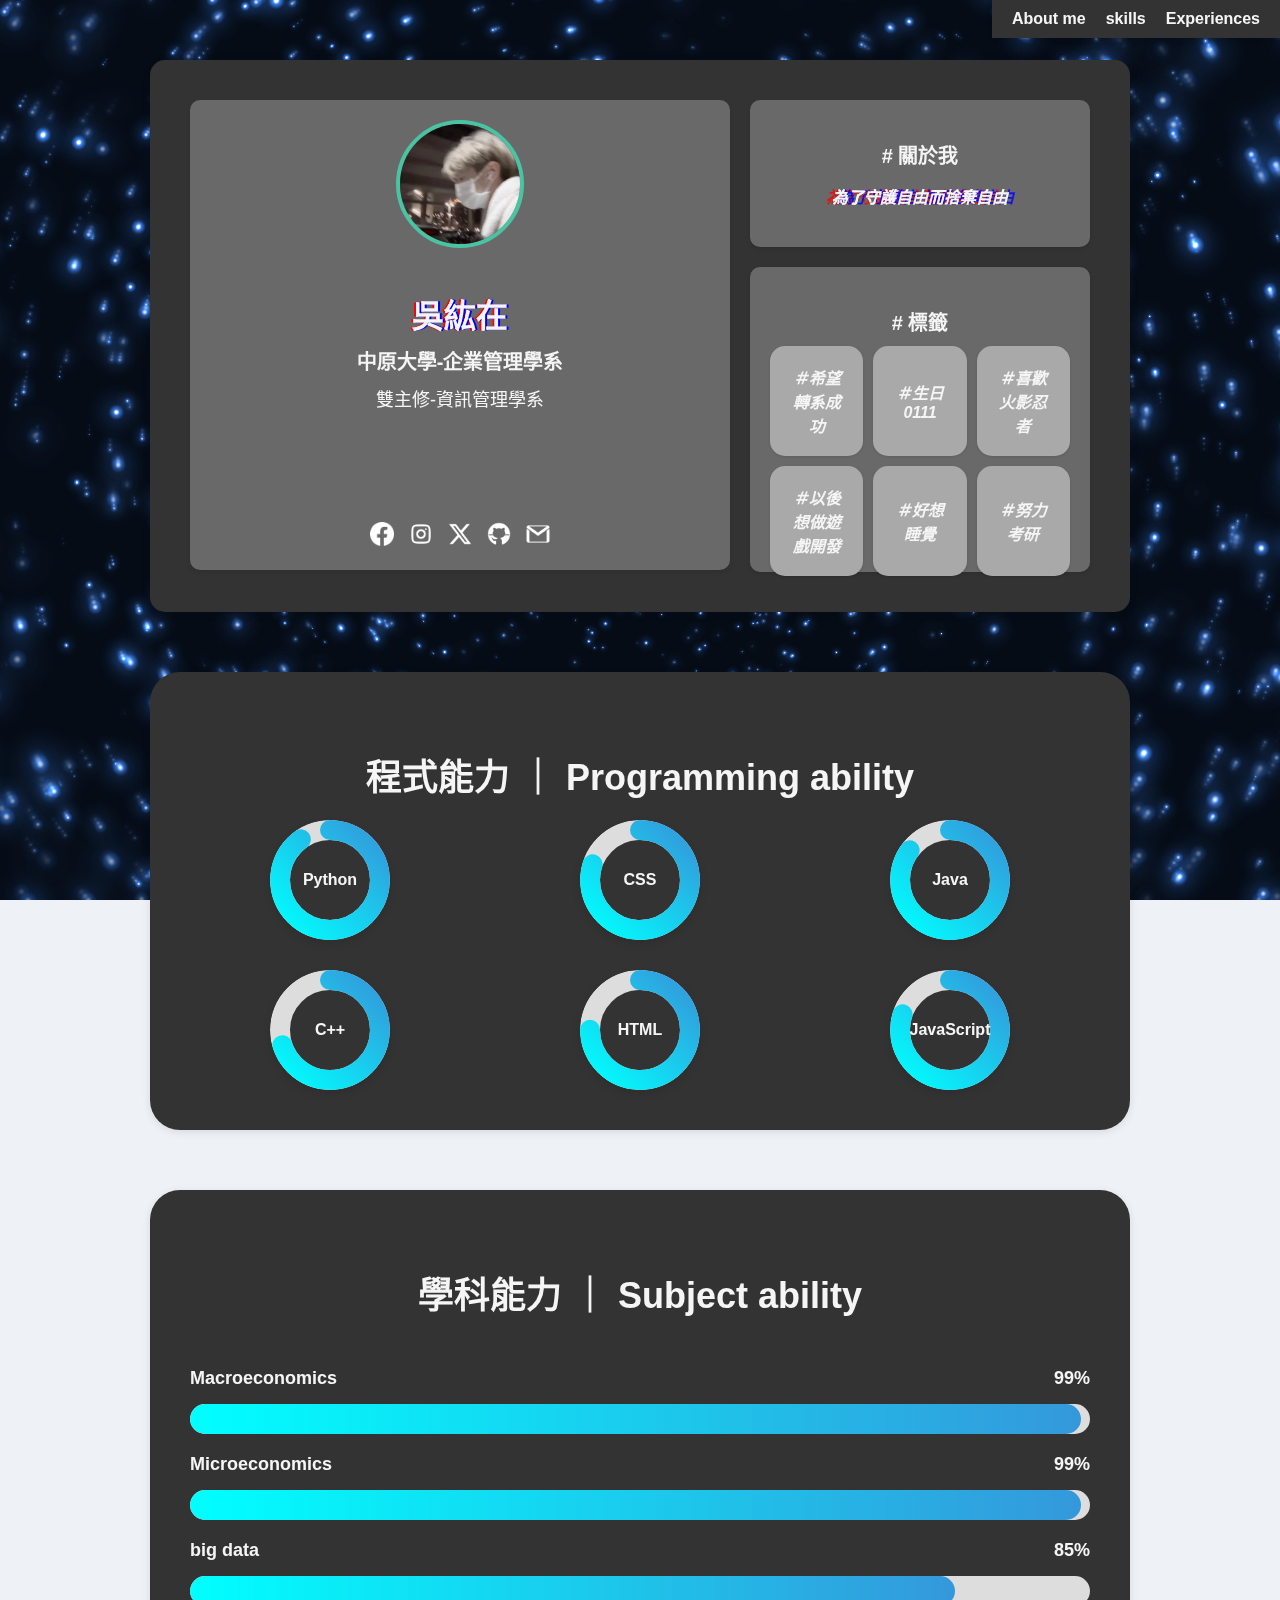
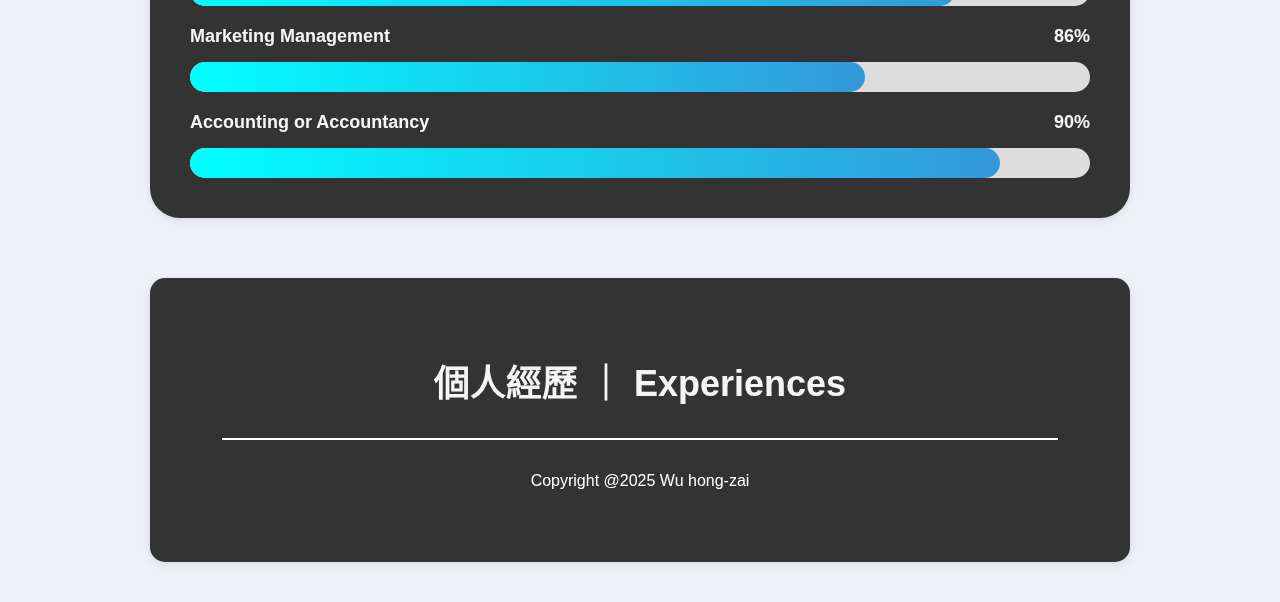
==== commit 4fcf57e9: "new experience" ====
--- a/ex1.html
+++ b/ex1.html
@@ -3,15 +3,19 @@
   <head>
     <meta charset="UTF-8" />
     <meta name="viewport" content="width=device-width, initial-scale=1.0" />
+    <link rel="icon" type="image/x-icon" href="./image/favicon/favicon.ico" />
+    <link rel="icon" type="image/png" sizes="96x96" href="./image/favicon/favicon-96x96.png">
+    <link rel="apple-touch-icon" href="./image/favicon/apple-touch-icon.png">
+    <link rel="manifest" href="./image/favicon/site.webmanifest">
     <title>Resume</title>
     <!-- 引入外部 CSS 檔案 -->
     <link rel="stylesheet" href="style.css" />
   </head>
   <body>
     <div class="navbar">
-      <a href="#profile">個人介紹</a>
-      <a href="#skills">專業技能</a>
-      <a href="#experience">工作經歷</a>
+      <a href="#profile">About me</a>
+      <a href="#skills">skills</a>
+      <a href="#experience">Experiences</a>
     </div>
 
     <div id="profile" class="block profile-section">
@@ -37,6 +41,10 @@
               <a href="https://github.com/z1nnz" target="_blank">
                 <img src="./image/github.png" alt="GitHub" style="width:24px; height:24px;">
               </a>
+              <!-- Email 發信連結 -->
+              <a href="mailto:brucewu0111@gmail.com">
+                <img src="./image/gmail.png" alt="Email" style="width:24px; height:24px;">
+              </a>
           </div>
       </div>
   
@@ -68,8 +76,9 @@
   
 
     <div id="skills" class="block skills">
-      <h3>程式能力</h3>
+      <h3>程式能力 ｜ Programming ability</h3>
         <div class="progress-container">
+          <!-- 三個進度圈（上排） -->
           <div class="progress-circle" data-skill="Python" data-percent="90">
             <svg width="120" height="120">
               <defs>
@@ -131,7 +140,7 @@
             </svg>
             <div class="progress-text">Java</div>
           </div>
-           <!-- 新增的三個進度圈（下一排） -->
+           <!-- 三個進度圈（下排） -->
           <div class="progress-circle" data-skill="C++" data-percent="70">
             <svg width="120" height="120">
               <defs>
@@ -175,7 +184,7 @@
     </div>
 
     <div class="block skills">
-      <h3>專業能力</h3>
+      <h3>學科能力 ｜ Subject ability</h3>
       <div class="progress-bar-container">
         <div class="progress-label">
           <span>Macroeconomics</span><span class="bar-percent">99%</span>
@@ -214,13 +223,24 @@
         </div>
       </div>
 
-      <div id="experience" class="block experience">
-        <h3>工作經歷</h3>
-        <p>這裡填入你的經歷。</p>
+    <div id="experience" class="block experience">
+      <h3>個人經歷 ｜ Experiences</h3>
+      
+
+      
+              
+
+<footer>
+  <div style="margin: 32px; text-align: center;">
+      <hr style="border-color:#ffffff" noshade>
+      <div style="margin-top: 32px; color: white;">
+          Copyright @2025 Wu hong-zai
+          <br>
       </div>
-    </div>
-
-        <!-- 新增：星空背景容器 -->
+  </div>
+</footer>
+
+    <!-- 星空背景容器 -->
     <div id="stars-background">
       <canvas id="stars-canvas"></canvas>
     </div>
@@ -236,7 +256,7 @@
           count = 0,
           maxStars = 3000; // 星星數量
       
-      // 建立一個隱藏的 canvas 用來快取星星樣式
+      // 建立隱藏的 canvas 用來快取星星樣式
       var canvas2 = document.createElement('canvas'),
           ctx2 = canvas2.getContext('2d');
       canvas2.width = 100;
--- a/style.css
+++ b/style.css
@@ -4,9 +4,11 @@
   padding: 0;
   background-color: #eef1f5;
 }
-p{
+
+p {
   color: #F5F5F5;
 }
+
 h3 {
   text-align: center; /* 置中顯示 */
   font-size: 36px; /* 放大文字 */
@@ -50,6 +52,8 @@
   border-radius: 12px;
   box-shadow: 0 2px 8px rgba(0, 0, 0, 0.1);
 }
+                             /* 個人簡介區塊 */         /* 個人簡介區塊 */
+
 .profile-section {
   display: flex;
   justify-content: space-between; /* 使左右區塊分開 */
@@ -231,7 +235,7 @@
   }
 }
 
-/* 右側：包含 #關於我（quote）與 #標籤（label） */
+/* 右側：#關於我（quote）與 #標籤（label） */
 .profile-right {
   display: flex;
   flex-direction: column; 
@@ -361,7 +365,7 @@
     transform: translate(-3px, -3px);
   }
 }
-/* 新增：小卡片容器，內含多個小卡片 */
+/* 小卡片容器，內含多個小卡片 */
 .small-cards {
   display: grid;
   grid-template-columns: repeat(3, 1fr);
@@ -369,7 +373,7 @@
   justify-items: center;
 }
 
-/* 新增：每個小卡片的樣式 */
+/* 每個小卡片的樣式 */
 .small-card {
   background-color: #A9A9A9; 
   border-radius: 15px;
@@ -391,6 +395,7 @@
 .small-card:hover {
   transform: scale(1.1);  /* 滑鼠懸停時放大 */
 }
+                            /* 技能區塊 */         /* 技能區塊 */
 
 .skills{
   justify-content: space-between; /* 使左右區塊分開 */
@@ -467,8 +472,6 @@
   justify-content: space-between;
   margin-bottom: 15px; /* 增大間距 */
   font-size: 18px; /* 調整文字大小 */
-  
-
 }
 /* Optimized Progress Bar */
 .progress-bar {
@@ -502,6 +505,9 @@
   font-weight: bold;
   color: #fff;
 }
+
+                            /* 經歷區塊 */         /* 經歷區塊 */
+
 .experience{
   justify-content: space-between; /* 使左右區塊分開 */
   align-items: flex-start; /* 垂直對齊 */
@@ -512,6 +518,118 @@
   max-width: 900px;
   margin: 60px auto 40px;
 }
+
+.experience-switcher {
+  display: flex;
+  justify-content: center;
+  gap: 20px;
+  margin-bottom: 30px;
+}
+.exp-btn {
+  padding: 10px 20px;
+  border: none;
+  background-color: #444;
+  color: white;
+  font-weight: bold;
+  border-radius: 10px;
+  cursor: pointer;
+  transition: background-color 0.3s, transform 0.2s;
+}
+.exp-btn:hover {
+  background-color: #3498db;
+  transform: scale(1.05);
+}
+.exp-btn.selected {
+  background-color: #00CED1;
+  color: #222;
+}
+.exp-content {
+  display: none;
+  padding: 20px;
+  border-radius: 10px;
+  background-color: #2f2f2f;
+  color: white;
+}
+
+.education-item-hover {
+  display: flex;
+  justify-content: space-between;
+  align-items: stretch;
+  margin-bottom: 40px;
+  background-color: #444;
+  padding: 20px;
+  border-radius: 15px;
+  box-shadow: 0 2px 10px rgba(0,0,0,0.2);
+  transition: transform 0.3s ease;
+  position: relative;
+  gap: 10px;
+}
+
+.education-item-hover:hover {
+  transform: scale(1.03);
+}
+
+.education-text {
+  width: 50%;
+  color: #F5F5F5;
+  display: flex;
+  flex-direction: column;
+  justify-content: space-between;
+}
+
+.education-text h4 {
+  font-size: 20px;
+  color: #00FFFF;
+  margin-bottom: 10px;
+}
+
+.education-text p {
+  font-size: 16px;
+  line-height: 1.6;
+  text-align: left;
+  flex-grow: 1;
+}
+
+.education-text a {
+  display: inline-block;
+  margin-top: 10px;
+  color: #00CED1;
+  font-weight: bold;
+  text-decoration: none;
+  transition: color 0.3s ease;
+}
+.education-text a:hover {
+  color: #3498db;
+}
+
+/* 圖片容器：等高排版 */
+.education-image-wrapper {
+  width: 380px;
+  display: flex;
+  align-items: center;
+  justify-content: center;
+  margin-left: 10px;
+}
+
+/* 預設圖片透明 */
+.education-hover-image {
+  width: 100%;
+  height: auto;
+  border-radius: 10px;
+  opacity: 0;
+  transition: opacity 0.4s ease;
+  pointer-events: none;
+  box-shadow: 0 0 10px rgba(0,0,0,0.2);
+}
+
+/* 滑到整張卡片才出現圖片 */
+.education-item-hover:hover .education-hover-image {
+  opacity: 1;
+}
+
+
+
+
 
 /* 星空背景容器設定 */
 #stars-background {
